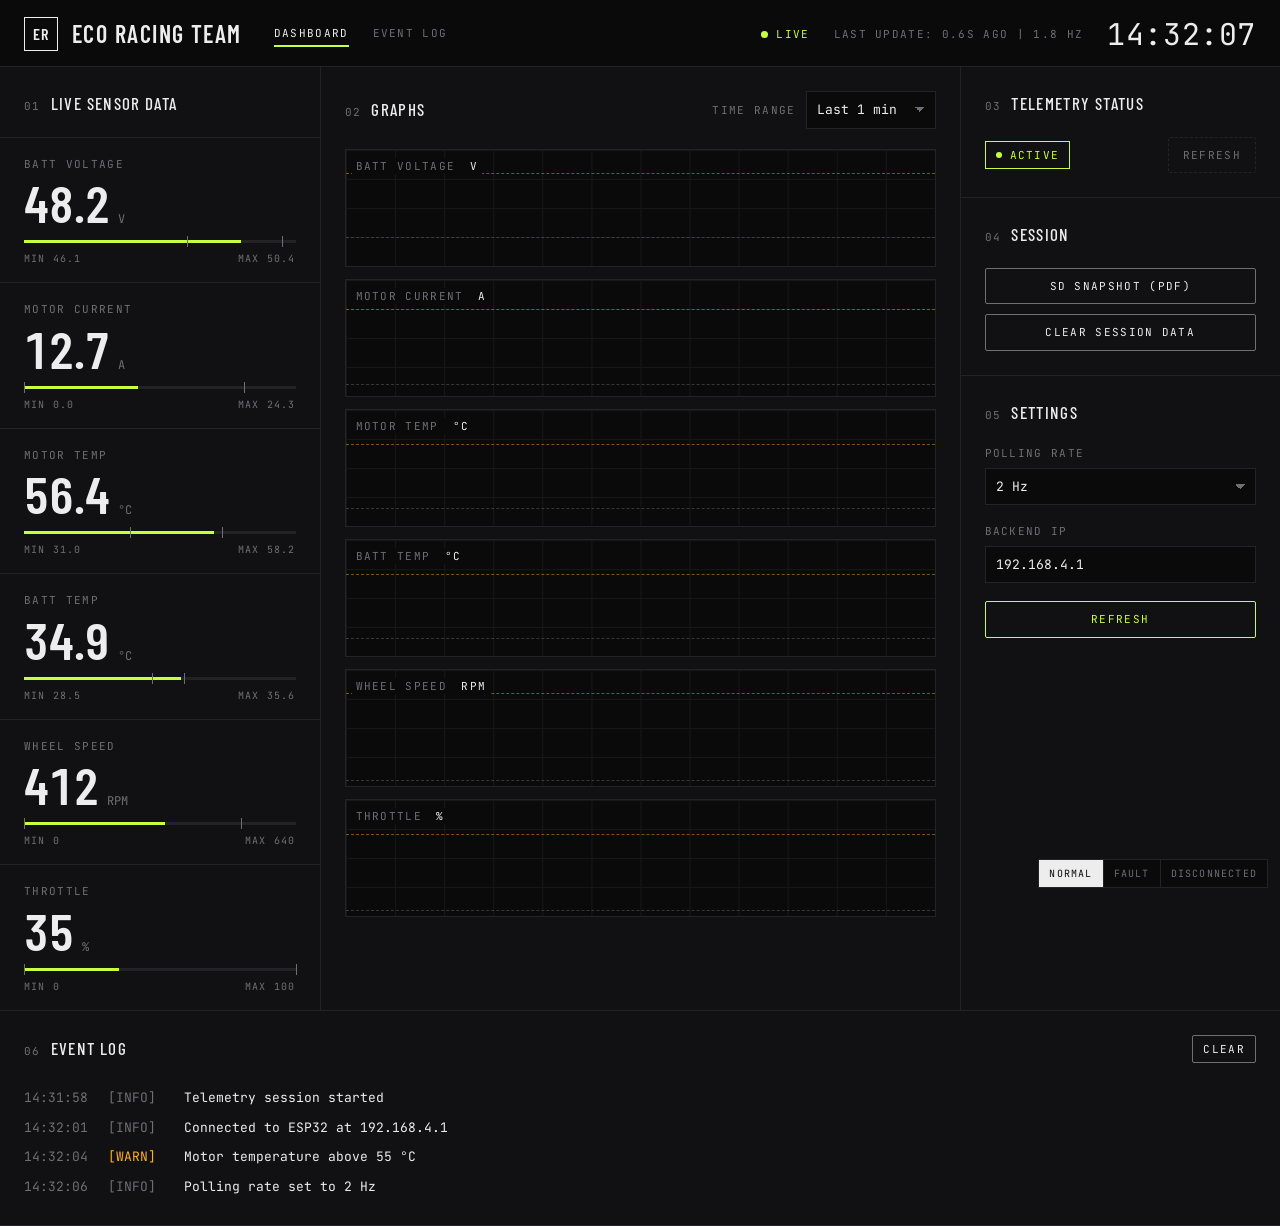
==== web/index.html @ 9347c4fd "Add telemetry dashboard frontend (structure + pit-screen design) - Two pages: main dashboard (index." ====
<!DOCTYPE html>
<html lang="en">
<head>
  <meta charset="UTF-8">
  <meta name="viewport" content="width=device-width, initial-scale=1.0">
  <title>Eco Racing Telemetry</title>
  <link rel="stylesheet" href="css/style.css">
</head>
<!--
  State class on <body> drives global visual states:
  "state-ok" (default), "state-fault", "state-disconnected".
-->
<body class="state-ok">

  <!-- ===== HEADER ===== -->
  <header class="topbar">
    <div class="brand">
      <div class="brand-logo" aria-hidden="true">ER</div>
      <span class="brand-name">Eco Racing Team</span>
    </div>

    <nav class="nav">
      <a href="index.html" class="nav-link active">Dashboard</a>
      <a href="log.html" class="nav-link">Event Log</a>
    </nav>

    <div class="status-line">
      <span class="live"><i class="live-dot"></i>LIVE</span>
      <span class="meta">Last update: <span id="last-update">0.6s</span> ago | <span id="update-rate">1.8 Hz</span></span>
      <span class="clock" id="clock">14:32:07</span>
    </div>
  </header>

  <!-- Shown only in body.state-disconnected -->
  <div class="conn-banner" role="status">Connection lost</div>

  <!-- ===== MAIN GRID: sensors | graphs | side panel, then log ===== -->
  <main class="dashboard">

    <!-- Left column: live sensor cards -->
    <section class="panel area-sensors">
      <h2 class="panel-title">Live Sensor Data</h2>

      <!-- Each card carries its own numbers as CSS variables:
           --fill = current value, --lo / --hi = min / max tick positions,
           all as a percentage of the sensor's range. -->
      <div class="sensor-grid">
        <div class="sensor-card" data-sensor="battery_voltage" style="--fill: 80%; --lo: 60%; --hi: 95%">
          <div class="card-head"><span class="label">Batt Voltage</span><span class="stale-tag">Stale</span></div>
          <div class="value"><span class="num">48.2</span><span class="unit">V</span></div>
          <div class="gauge"><div class="gauge-fill"></div><i class="tick tick-lo"></i><i class="tick tick-hi"></i></div>
          <div class="range"><span>MIN 46.1</span><span>MAX 50.4</span></div>
        </div>

        <div class="sensor-card" data-sensor="motor_current" style="--fill: 42%; --lo: 0%; --hi: 81%">
          <div class="card-head"><span class="label">Motor Current</span><span class="stale-tag">Stale</span></div>
          <div class="value"><span class="num">12.7</span><span class="unit">A</span></div>
          <div class="gauge"><div class="gauge-fill"></div><i class="tick tick-lo"></i><i class="tick tick-hi"></i></div>
          <div class="range"><span>MIN 0.0</span><span>MAX 24.3</span></div>
        </div>

        <!-- Example: this is the card that turns red in the fault preview -->
        <div class="sensor-card" data-sensor="motor_temp" style="--fill: 70%; --lo: 39%; --hi: 73%">
          <div class="card-head"><span class="label">Motor Temp</span><span class="stale-tag">Stale</span></div>
          <div class="value"><span class="num">56.4</span><span class="unit">°C</span></div>
          <div class="gauge"><div class="gauge-fill"></div><i class="tick tick-lo"></i><i class="tick tick-hi"></i></div>
          <div class="range"><span>MIN 31.0</span><span>MAX 58.2</span></div>
        </div>

        <div class="sensor-card" data-sensor="battery_temp" style="--fill: 58%; --lo: 47%; --hi: 59%">
          <div class="card-head"><span class="label">Batt Temp</span><span class="stale-tag">Stale</span></div>
          <div class="value"><span class="num">34.9</span><span class="unit">°C</span></div>
          <div class="gauge"><div class="gauge-fill"></div><i class="tick tick-lo"></i><i class="tick tick-hi"></i></div>
          <div class="range"><span>MIN 28.5</span><span>MAX 35.6</span></div>
        </div>

        <div class="sensor-card" data-sensor="wheel_speed" style="--fill: 52%; --lo: 0%; --hi: 80%">
          <div class="card-head"><span class="label">Wheel Speed</span><span class="stale-tag">Stale</span></div>
          <div class="value"><span class="num">412</span><span class="unit">RPM</span></div>
          <div class="gauge"><div class="gauge-fill"></div><i class="tick tick-lo"></i><i class="tick tick-hi"></i></div>
          <div class="range"><span>MIN 0</span><span>MAX 640</span></div>
        </div>

        <div class="sensor-card" data-sensor="throttle" style="--fill: 35%; --lo: 0%; --hi: 100%">
          <div class="card-head"><span class="label">Throttle</span><span class="stale-tag">Stale</span></div>
          <div class="value"><span class="num">35</span><span class="unit">%</span></div>
          <div class="gauge"><div class="gauge-fill"></div><i class="tick tick-lo"></i><i class="tick tick-hi"></i></div>
          <div class="range"><span>MIN 0</span><span>MAX 100</span></div>
        </div>
      </div>
    </section>

    <!-- Middle column: time range + graph placeholders.
         --t1 / --t2 = vertical position of the dashed threshold lines. -->
    <section class="panel area-graphs">
      <div class="panel-head">
        <h2 class="panel-title">Graphs</h2>
        <label class="field-inline">
          Time Range
          <select id="time-range">
            <option value="30">Last 30 s</option>
            <option value="60" selected>Last 1 min</option>
            <option value="300">Last 5 min</option>
            <option value="900">Last 15 min</option>
          </select>
        </label>
      </div>

      <div class="graph-list">
        <div class="graph-box" data-graph="battery_voltage" style="--t1: 20%; --t2: 75%"><span class="graph-label">Batt Voltage <b>V</b></span><i class="threshold t-hi"></i><i class="threshold t-lo"></i></div>
        <div class="graph-box" data-graph="motor_current" style="--t1: 25%; --t2: 90%"><span class="graph-label">Motor Current <b>A</b></span><i class="threshold t-hi"></i><i class="threshold t-lo"></i></div>
        <div class="graph-box" data-graph="motor_temp" style="--t1: 30%; --t2: 85%"><span class="graph-label">Motor Temp <b>°C</b></span><i class="threshold t-hi"></i><i class="threshold t-lo"></i></div>
        <div class="graph-box" data-graph="battery_temp" style="--t1: 30%; --t2: 85%"><span class="graph-label">Batt Temp <b>°C</b></span><i class="threshold t-hi"></i><i class="threshold t-lo"></i></div>
        <div class="graph-box" data-graph="wheel_speed" style="--t1: 20%; --t2: 95%"><span class="graph-label">Wheel Speed <b>RPM</b></span><i class="threshold t-hi"></i><i class="threshold t-lo"></i></div>
        <div class="graph-box" data-graph="throttle" style="--t1: 30%; --t2: 95%"><span class="graph-label">Throttle <b>%</b></span><i class="threshold t-hi"></i><i class="threshold t-lo"></i></div>
      </div>
    </section>

    <!-- Right column: status, session, settings -->
    <aside class="area-side">
      <section class="panel">
        <h2 class="panel-title">Telemetry Status</h2>
        <div class="status-row">
          <span class="badge badge-active" id="telemetry-badge">Active</span>
          <button class="btn" id="status-refresh" disabled>Refresh</button>
        </div>
      </section>

      <section class="panel">
        <h2 class="panel-title">Session</h2>
        <div class="btn-stack">
          <button class="btn" id="btn-snapshot">SD Snapshot (PDF)</button>
          <button class="btn" id="btn-clear-session">Clear Session Data</button>
        </div>
      </section>

      <section class="panel">
        <h2 class="panel-title">Settings</h2>
        <label class="field">
          Polling Rate
          <select id="polling-rate">
            <option value="0.5">0.5 Hz</option>
            <option value="1">1 Hz</option>
            <option value="2" selected>2 Hz</option>
          </select>
        </label>
        <label class="field">
          Backend IP
          <input type="text" id="backend-ip" value="192.168.4.1" spellcheck="false">
        </label>
        <button class="btn btn-primary" id="settings-refresh">Refresh</button>
      </section>
    </aside>

    <!-- Bottom row: event log, spans all columns -->
    <section class="panel area-log">
      <div class="panel-head">
        <h2 class="panel-title">Event Log</h2>
        <button class="btn btn-small" id="log-clear">Clear</button>
      </div>
      <ul class="log-list" id="event-log">
        <li class="log-line log-info"><time>14:31:58</time><span class="lvl">[INFO]</span><span class="msg">Telemetry session started</span></li>
        <li class="log-line log-info"><time>14:32:01</time><span class="lvl">[INFO]</span><span class="msg">Connected to ESP32 at 192.168.4.1</span></li>
        <li class="log-line log-warn"><time>14:32:04</time><span class="lvl">[WARN]</span><span class="msg">Motor temperature above 55 °C</span></li>
        <li class="log-line log-info"><time>14:32:06</time><span class="lvl">[INFO]</span><span class="msg">Polling rate set to 2 Hz</span></li>
      </ul>
    </section>

  </main>

  <script src="js/api.js"></script>
  <script src="js/dashboard.js"></script>
  <!-- TEMPORARY: state preview buttons. Delete this line to remove. -->
  <script src="js/dev-toggle.js"></script>
</body>
</html>
---- web/css/style.css ----
/* =========================================================
   Eco Racing Telemetry: "pit screen" stylesheet
   ========================================================= */

/* ---------- Fonts (local files, Latin subset) ----------
   font-display: swap shows fallback text immediately, then swaps
   in the real font once loaded, so the screen is never blank. */
@font-face {
  font-family: "Barlow Condensed";
  src: url("../fonts/barlow-condensed-500.woff2") format("woff2");
  font-weight: 500;
  font-style: normal;
  font-display: swap;
}
@font-face {
  font-family: "Barlow Condensed";
  src: url("../fonts/barlow-condensed-600.woff2") format("woff2");
  font-weight: 600;
  font-style: normal;
  font-display: swap;
}
@font-face {
  font-family: "JetBrains Mono";
  src: url("../fonts/jetbrains-mono-400.woff2") format("woff2");
  font-weight: 400;
  font-style: normal;
  font-display: swap;
}

/* ---------- Design tokens ----------
   Red (--fault) is reserved for faults; nothing decorative uses it. */
:root {
  --bg:     #0A0A0B;
  --panel:  #111113;
  --line:   #232327;
  --text:   #EDEDED;
  --muted:  #6E6E75;
  --accent: #C6FF3D;
  --warn:   #FFB020;
  --fault:  #FF3B30;

  --grid:   #17171A;   /* plot grid lines: a hair above --panel */

  --font-display: "Barlow Condensed", "Arial Narrow", sans-serif;
  --font-mono:    "JetBrains Mono", Consolas, "Courier New", monospace;

  --pad: 24px;          /* inner panel padding: lets the numbers breathe */
}

/* ---------- Base ---------- */
* { box-sizing: border-box; border-radius: 0; }

html, body { margin: 0; }

body {
  background: var(--bg);
  color: var(--text);
  font-family: var(--font-mono);
  font-size: 13px;
  line-height: 1.5;
  counter-reset: panel;
}

h2 { margin: 0; font-weight: 500; }

button, select, input { font: inherit; color: inherit; }

/* Shared "label" look: tiny mono caps */
.label,
.range,
.meta,
.nav-link,
.field,
.field-inline,
.graph-label,
.badge,
.btn,
.stale-tag {
  font-family: var(--font-mono);
  font-size: 11px;
  letter-spacing: 0.12em;
  text-transform: uppercase;
}

/* ---------- Header ---------- */
.topbar {
  display: flex;
  align-items: center;
  justify-content: space-between;
  flex-wrap: wrap;
  gap: 16px 32px;
  padding: 14px var(--pad);
  border-top: 2px solid transparent;   /* turns red in state-fault */
  border-bottom: 1px solid var(--line);
}

.brand { display: flex; align-items: center; gap: 14px; }

.brand-logo {
  width: 34px; height: 34px;
  display: grid; place-items: center;
  border: 1px solid var(--text);
  font-family: var(--font-display);
  font-weight: 600;
  font-size: 16px;
  letter-spacing: 0.04em;
}

.brand-name {
  font-family: var(--font-display);
  font-weight: 600;
  font-size: 24px;
  letter-spacing: 0.06em;
  text-transform: uppercase;
}

.nav { display: flex; gap: 24px; margin-right: auto; }

.nav-link {
  padding: 4px 0;
  color: var(--muted);
  text-decoration: none;
  border-bottom: 2px solid transparent;
}
.nav-link:hover  { color: var(--text); }
.nav-link.active { color: var(--text); border-bottom-color: var(--accent); }

.status-line { display: flex; align-items: center; gap: 24px; }

.live {
  display: flex; align-items: center; gap: 8px;
  font-size: 11px; letter-spacing: 0.12em;
  color: var(--accent);
}
.live-dot {
  width: 7px; height: 7px;
  border-radius: 50%;
  background: currentColor;
  animation: pulse 1.6s ease-in-out infinite;
}
@keyframes pulse {
  0%, 100% { opacity: 1; }
  50%      { opacity: 0.25; }
}

.meta { color: var(--muted); }

.clock {
  font-size: 30px;
  line-height: 1;
  letter-spacing: 0.02em;
  font-variant-numeric: tabular-nums;
}

/* Connection-lost bar: hidden unless state-disconnected */
.conn-banner {
  display: none;
  padding: 8px var(--pad);
  background: var(--warn);
  color: var(--bg);
  font-size: 12px;
  font-weight: 400;
  letter-spacing: 0.3em;
  text-transform: uppercase;
  text-align: center;
}

/* ---------- Main grid layout ----------
   Hairline trick: the grid's background is --line and the gap is 1px,
   so each panel (filled with --panel) is outlined by a 1px "readout" line. */
.dashboard {
  display: grid;
  grid-template-columns: minmax(280px, 1fr) minmax(0, 2fr) minmax(260px, 1fr);
  grid-template-areas:
    "sensors graphs side"
    "log     log    log";
  gap: 1px;
  background: var(--line);
  border-bottom: 1px solid var(--line);
}

.area-sensors { grid-area: sensors; }
.area-graphs  { grid-area: graphs; }
.area-log     { grid-area: log; }
.area-side {
  grid-area: side;
  display: flex;
  flex-direction: column;
  gap: 1px;                 /* same hairline trick, vertically */
  background: var(--line);
}
.area-side .panel { flex: 0 0 auto; }
.area-side .panel:last-child { flex: 1; }

/* ---------- Panels ---------- */
.panel {
  background: var(--panel);
  padding: var(--pad);
  counter-increment: panel;   /* numbers the titles 01, 02, 03 ... */
}

.panel-title {
  display: flex;
  align-items: baseline;
  gap: 10px;
  margin-bottom: 20px;
  font-family: var(--font-display);
  font-size: 17px;
  letter-spacing: 0.08em;
  text-transform: uppercase;
}
.panel-title::before {
  content: counter(panel, decimal-leading-zero);
  font-family: var(--font-mono);
  font-size: 11px;
  color: var(--muted);
}

.panel-head {
  display: flex;
  align-items: center;
  justify-content: space-between;
  gap: 16px;
  margin-bottom: 20px;
}
.panel-head .panel-title { margin-bottom: 0; }

.muted { color: var(--muted); margin: 0 0 16px; }

/* ---------- Sensor cards ----------
   Cards sit in their own hairline grid, edge to edge. */
.area-sensors { padding-left: 0; padding-right: 0; padding-bottom: 0; }
.area-sensors .panel-title { padding: 0 var(--pad); }

.sensor-grid {
  display: grid;
  grid-template-columns: 1fr;
  gap: 1px;
  background: var(--line);
  border-top: 1px solid var(--line);
}

.sensor-card {
  background: var(--panel);
  padding: 18px var(--pad) 16px;
}

.card-head { display: flex; justify-content: space-between; align-items: center; }
.label { color: var(--muted); }

.value {
  display: flex;
  align-items: baseline;
  gap: 8px;
  margin: 4px 0 12px;
}
.num {
  font-family: var(--font-display);
  font-weight: 600;
  font-size: 52px;
  line-height: 1;
  font-variant-numeric: tabular-nums;   /* fixed-width digits: no jitter */
}
.unit {
  font-size: 12px;
  color: var(--muted);
}

/* Gauge: 3px track, fill = --fill, ticks at --lo and --hi */
.gauge {
  position: relative;
  height: 3px;
  background: var(--line);
}
.gauge-fill {
  width: var(--fill, 0%);
  height: 100%;
  background: var(--accent);
  transition: width 0.3s linear;
}
.tick {
  position: absolute;
  top: -4px;
  width: 1px;
  height: 11px;
  background: var(--muted);
}
.tick-lo { left: var(--lo, 0%); }
.tick-hi { left: var(--hi, 100%); }

.range {
  display: flex;
  justify-content: space-between;
  margin-top: 8px;
  font-size: 10px;
  color: var(--muted);
  font-variant-numeric: tabular-nums;
}

.stale-tag {
  display: none;          /* shown in state-disconnected */
  padding: 1px 5px;
  border: 1px solid var(--warn);
  color: var(--warn);
  font-size: 9px;
}

/* ---------- Graph placeholders: instrument plots ----------
   Two 1px linear-gradients tile into a faint grid:
   one draws horizontal lines, the other vertical ones. */
.graph-list { display: flex; flex-direction: column; gap: 12px; }

.graph-box {
  position: relative;
  min-height: 118px;
  border: 1px solid var(--line);
  background-color: var(--bg);
  background-image:
    linear-gradient(var(--grid) 1px, transparent 1px),
    linear-gradient(90deg, var(--grid) 1px, transparent 1px);
  background-size: 100% 25%, 8.333% 100%;
}

.graph-label {
  position: absolute;
  top: 8px; left: 6px;
  z-index: 1;
  padding: 0 4px;
  background: var(--bg);   /* keeps the label readable over grid lines */
  color: var(--muted);
}
.graph-label b { font-weight: 400; color: var(--text); margin-left: 6px; }

/* Dashed threshold lines at --t1 (upper) and --t2 (lower) */
.threshold {
  position: absolute;
  left: 0; right: 0;
  border-top: 1px dashed var(--muted);
  opacity: 0.45;
}
.t-hi { top: var(--t1, 25%); border-top-color: var(--warn); }
.t-lo { top: var(--t2, 75%); }

/* ---------- Status badge: [ ● ACTIVE ] ---------- */
.status-row { display: flex; align-items: center; justify-content: space-between; gap: 16px; }

.badge {
  display: inline-flex;
  align-items: center;
  gap: 8px;
  padding: 5px 10px;
  border: 1px solid currentColor;
}
.badge::before {
  content: "";
  width: 6px; height: 6px;
  border-radius: 50%;
  background: currentColor;
}
.badge-active { color: var(--accent); }

/* ---------- Buttons: outlined, hover inverts ---------- */
.btn {
  padding: 9px 14px;
  background: transparent;
  border: 1px solid var(--muted);
  border-radius: 2px;
  cursor: pointer;
  text-align: center;
}
.btn:hover:not(:disabled),
.btn:focus-visible {
  background: var(--accent);
  border-color: var(--accent);
  color: var(--bg);
  outline: none;
}
.btn:disabled {
  color: var(--muted);
  border-color: var(--line);
  border-style: dashed;
  cursor: not-allowed;
}
.btn-primary { border-color: var(--accent); color: var(--accent); width: 100%; }
.btn-small   { padding: 5px 10px; }

.btn-stack { display: flex; flex-direction: column; gap: 10px; }

/* ---------- Form fields ---------- */
.field {
  display: flex;
  flex-direction: column;
  gap: 6px;
  margin-bottom: 18px;
  color: var(--muted);
}
.field-inline { display: flex; align-items: center; gap: 10px; color: var(--muted); }

select,
input[type="text"] {
  padding: 8px 10px;
  background: var(--bg);
  border: 1px solid var(--line);
  color: var(--text);
  font-family: var(--font-mono);
  font-size: 13px;
  letter-spacing: 0;
  text-transform: none;
}
/* Custom select arrow drawn with two gradient triangles (no image file) */
select {
  appearance: none;
  -webkit-appearance: none;
  padding-right: 30px;
  background-image:
    linear-gradient(45deg, transparent 50%, var(--muted) 50%),
    linear-gradient(135deg, var(--muted) 50%, transparent 50%);
  background-position: calc(100% - 15px) 50%, calc(100% - 10px) 50%;
  background-size: 5px 5px;
  background-repeat: no-repeat;
  cursor: pointer;
}
select:focus, input:focus { outline: none; border-color: var(--accent); }

/* ---------- Event log: terminal style ---------- */
.log-list { margin: 0; padding: 0; list-style: none; }

.log-line {
  display: grid;
  grid-template-columns: 9ch 8ch 1fr;   /* time | level | message */
  gap: 12px;
  padding: 5px 0;
  font-variant-numeric: tabular-nums;
}
.log-line time { color: var(--muted); }
.log-line .msg { color: var(--text); }
.lvl                 { color: var(--muted); }
.log-warn  .lvl      { color: var(--warn); }
.log-fault .lvl      { color: var(--fault); }

/* ---------- Log page ---------- */
.page-single { max-width: 1000px; margin: 0 auto; border-left: 1px solid var(--line); border-right: 1px solid var(--line); border-bottom: 1px solid var(--line); }

/* =========================================================
   STATE HOOKS (switched by the class on <body>)
   ========================================================= */

/* Fault: red hairline on header; only the faulty card goes red */
.state-fault .topbar { border-top-color: var(--fault); }
.state-fault .sensor-card.is-fault .num        { color: var(--fault); }
.state-fault .sensor-card.is-fault .gauge-fill { background: var(--fault); }
.state-fault .sensor-card.is-fault .label      { color: var(--fault); }

/* Disconnected: everything goes grey, amber banner + STALE tags */
.state-disconnected .conn-banner        { display: block; }
.state-disconnected .stale-tag          { display: inline-block; }
.state-disconnected .num                { color: var(--muted); }
.state-disconnected .gauge-fill         { background: var(--muted); }
.state-disconnected .live               { color: var(--warn); }
.state-disconnected .live-dot           { animation: none; }
.state-disconnected .badge-active       { color: var(--muted); }

/* ---------- Temporary dev toggle ---------- */
.dev-toggle {
  position: fixed;
  right: 12px; bottom: 12px;
  z-index: 100;
  display: flex;
  border: 1px solid var(--line);
  background: var(--bg);
}
.dev-toggle button {
  padding: 6px 10px;
  background: none;
  border: 0;
  border-left: 1px solid var(--line);
  color: var(--muted);
  font-size: 10px;
  letter-spacing: 0.12em;
  text-transform: uppercase;
  cursor: pointer;
}
.dev-toggle button:first-child { border-left: 0; }
.dev-toggle button:hover { color: var(--text); }
.dev-toggle button.on    { color: var(--bg); background: var(--text); }

/* Respect users who turn off animations */
@media (prefers-reduced-motion: reduce) {
  .live-dot { animation: none; }
  .gauge-fill { transition: none; }
}

/* =========================================================
   RESPONSIVE: phones (stack columns; 2-up sensor cards)
   ========================================================= */
@media (max-width: 768px) {
  :root { --pad: 16px; }

  .dashboard {
    grid-template-columns: minmax(0, 1fr);
    grid-template-areas:
      "sensors"
      "graphs"
      "side"
      "log";
  }

  .sensor-grid { grid-template-columns: repeat(2, minmax(0, 1fr)); }
  .sensor-card { padding: 14px var(--pad) 12px; }
  .num { font-size: 36px; }

  .topbar { gap: 12px 20px; }
  .brand-name { font-size: 20px; }
  .nav { margin-right: 0; gap: 16px; }
  .status-line { width: 100%; justify-content: space-between; gap: 12px; }
  .clock { font-size: 22px; }

  .panel-head { flex-wrap: wrap; }
  .log-line { grid-template-columns: 9ch 7ch 1fr; gap: 8px; font-size: 12px; }
}
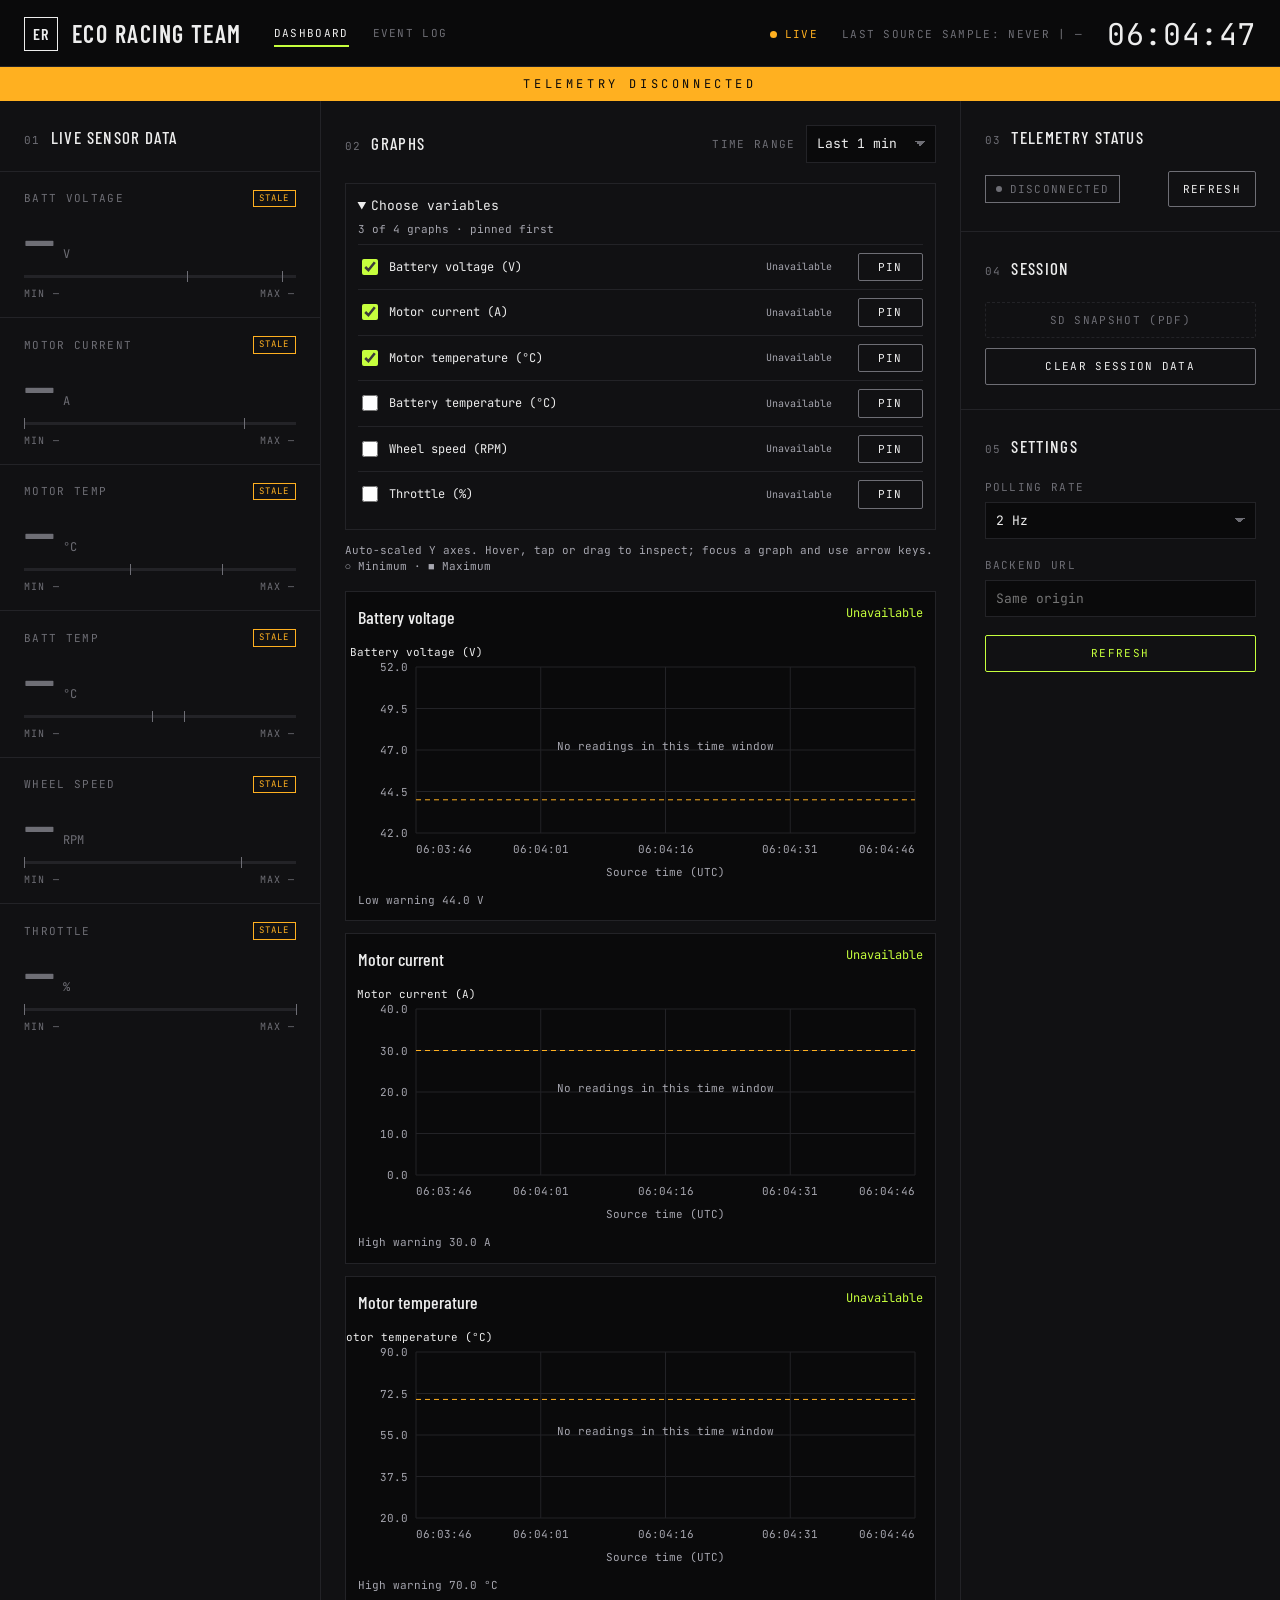
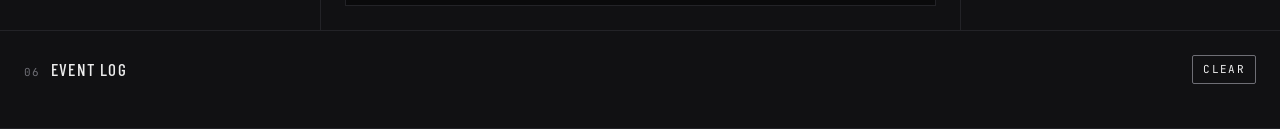
==== commit 9cbbeb90: "Improve live telemetry graphs and dashboard integration" ====
--- a/web/index.html
+++ b/web/index.html
@@ -10,7 +10,7 @@
   State class on <body> drives global visual states:
   "state-ok" (default), "state-fault", "state-disconnected".
 -->
-<body class="state-ok">
+<body class="state-disconnected">
 
   <!-- ===== HEADER ===== -->
   <header class="topbar">
@@ -26,7 +26,7 @@
 
     <div class="status-line">
       <span class="live"><i class="live-dot"></i>LIVE</span>
-      <span class="meta">Last update: <span id="last-update">0.6s</span> ago | <span id="update-rate">1.8 Hz</span></span>
+      <span class="meta">Last source sample: <span id="last-update">never</span> | <span id="update-rate">—</span></span>
       <span class="clock" id="clock">14:32:07</span>
     </div>
   </header>
@@ -45,52 +45,52 @@
            --fill = current value, --lo / --hi = min / max tick positions,
            all as a percentage of the sensor's range. -->
       <div class="sensor-grid">
-        <div class="sensor-card" data-sensor="battery_voltage" style="--fill: 80%; --lo: 60%; --hi: 95%">
+        <div class="sensor-card" data-sensor="battery_voltage" style="--fill: 0%; --lo: 60%; --hi: 95%">
           <div class="card-head"><span class="label">Batt Voltage</span><span class="stale-tag">Stale</span></div>
-          <div class="value"><span class="num">48.2</span><span class="unit">V</span></div>
+          <div class="value"><span class="num">—</span><span class="unit">V</span></div>
           <div class="gauge"><div class="gauge-fill"></div><i class="tick tick-lo"></i><i class="tick tick-hi"></i></div>
-          <div class="range"><span>MIN 46.1</span><span>MAX 50.4</span></div>
+          <div class="range"><span>MIN —</span><span>MAX —</span></div>
         </div>
 
-        <div class="sensor-card" data-sensor="motor_current" style="--fill: 42%; --lo: 0%; --hi: 81%">
+        <div class="sensor-card" data-sensor="motor_current" style="--fill: 0%; --lo: 0%; --hi: 81%">
           <div class="card-head"><span class="label">Motor Current</span><span class="stale-tag">Stale</span></div>
-          <div class="value"><span class="num">12.7</span><span class="unit">A</span></div>
+          <div class="value"><span class="num">—</span><span class="unit">A</span></div>
           <div class="gauge"><div class="gauge-fill"></div><i class="tick tick-lo"></i><i class="tick tick-hi"></i></div>
-          <div class="range"><span>MIN 0.0</span><span>MAX 24.3</span></div>
+          <div class="range"><span>MIN —</span><span>MAX —</span></div>
         </div>
 
         <!-- Example: this is the card that turns red in the fault preview -->
-        <div class="sensor-card" data-sensor="motor_temp" style="--fill: 70%; --lo: 39%; --hi: 73%">
+        <div class="sensor-card" data-sensor="motor_temp" style="--fill: 0%; --lo: 39%; --hi: 73%">
           <div class="card-head"><span class="label">Motor Temp</span><span class="stale-tag">Stale</span></div>
-          <div class="value"><span class="num">56.4</span><span class="unit">°C</span></div>
+          <div class="value"><span class="num">—</span><span class="unit">°C</span></div>
           <div class="gauge"><div class="gauge-fill"></div><i class="tick tick-lo"></i><i class="tick tick-hi"></i></div>
-          <div class="range"><span>MIN 31.0</span><span>MAX 58.2</span></div>
+          <div class="range"><span>MIN —</span><span>MAX —</span></div>
         </div>
 
-        <div class="sensor-card" data-sensor="battery_temp" style="--fill: 58%; --lo: 47%; --hi: 59%">
+        <div class="sensor-card" data-sensor="battery_temp" style="--fill: 0%; --lo: 47%; --hi: 59%">
           <div class="card-head"><span class="label">Batt Temp</span><span class="stale-tag">Stale</span></div>
-          <div class="value"><span class="num">34.9</span><span class="unit">°C</span></div>
+          <div class="value"><span class="num">—</span><span class="unit">°C</span></div>
           <div class="gauge"><div class="gauge-fill"></div><i class="tick tick-lo"></i><i class="tick tick-hi"></i></div>
-          <div class="range"><span>MIN 28.5</span><span>MAX 35.6</span></div>
+          <div class="range"><span>MIN —</span><span>MAX —</span></div>
         </div>
 
-        <div class="sensor-card" data-sensor="wheel_speed" style="--fill: 52%; --lo: 0%; --hi: 80%">
+        <div class="sensor-card" data-sensor="wheel_speed" style="--fill: 0%; --lo: 0%; --hi: 80%">
           <div class="card-head"><span class="label">Wheel Speed</span><span class="stale-tag">Stale</span></div>
-          <div class="value"><span class="num">412</span><span class="unit">RPM</span></div>
+          <div class="value"><span class="num">—</span><span class="unit">RPM</span></div>
           <div class="gauge"><div class="gauge-fill"></div><i class="tick tick-lo"></i><i class="tick tick-hi"></i></div>
-          <div class="range"><span>MIN 0</span><span>MAX 640</span></div>
+          <div class="range"><span>MIN —</span><span>MAX —</span></div>
         </div>
 
-        <div class="sensor-card" data-sensor="throttle" style="--fill: 35%; --lo: 0%; --hi: 100%">
+        <div class="sensor-card" data-sensor="throttle" style="--fill: 0%; --lo: 0%; --hi: 100%">
           <div class="card-head"><span class="label">Throttle</span><span class="stale-tag">Stale</span></div>
-          <div class="value"><span class="num">35</span><span class="unit">%</span></div>
+          <div class="value"><span class="num">—</span><span class="unit">%</span></div>
           <div class="gauge"><div class="gauge-fill"></div><i class="tick tick-lo"></i><i class="tick tick-hi"></i></div>
-          <div class="range"><span>MIN 0</span><span>MAX 100</span></div>
+          <div class="range"><span>MIN —</span><span>MAX —</span></div>
         </div>
       </div>
     </section>
 
-    <!-- Middle column: time range + graph placeholders.
+    <!-- Middle column: time range + telemetry graphs.
          --t1 / --t2 = vertical position of the dashed threshold lines. -->
     <section class="panel area-graphs">
       <div class="panel-head">
@@ -106,14 +106,14 @@
         </label>
       </div>
 
-      <div class="graph-list">
-        <div class="graph-box" data-graph="battery_voltage" style="--t1: 20%; --t2: 75%"><span class="graph-label">Batt Voltage <b>V</b></span><i class="threshold t-hi"></i><i class="threshold t-lo"></i></div>
-        <div class="graph-box" data-graph="motor_current" style="--t1: 25%; --t2: 90%"><span class="graph-label">Motor Current <b>A</b></span><i class="threshold t-hi"></i><i class="threshold t-lo"></i></div>
-        <div class="graph-box" data-graph="motor_temp" style="--t1: 30%; --t2: 85%"><span class="graph-label">Motor Temp <b>°C</b></span><i class="threshold t-hi"></i><i class="threshold t-lo"></i></div>
-        <div class="graph-box" data-graph="battery_temp" style="--t1: 30%; --t2: 85%"><span class="graph-label">Batt Temp <b>°C</b></span><i class="threshold t-hi"></i><i class="threshold t-lo"></i></div>
-        <div class="graph-box" data-graph="wheel_speed" style="--t1: 20%; --t2: 95%"><span class="graph-label">Wheel Speed <b>RPM</b></span><i class="threshold t-hi"></i><i class="threshold t-lo"></i></div>
-        <div class="graph-box" data-graph="throttle" style="--t1: 30%; --t2: 95%"><span class="graph-label">Throttle <b>%</b></span><i class="threshold t-hi"></i><i class="threshold t-lo"></i></div>
-      </div>
+      <details class="variable-picker" open>
+        <summary>Choose variables <span id="graph-count"></span></summary>
+        <div id="variable-list"></div>
+      </details>
+      <p class="graph-help">Auto-scaled Y axes. Hover, tap or drag to inspect; focus a graph and use arrow keys. ○ Minimum · ■ Maximum</p>
+      <p id="graphs-empty" hidden>Select a variable above to display its graph.</p>
+      <div class="graph-list"></div>
+      <noscript>JavaScript is required for live telemetry graphs.</noscript>
     </section>
 
     <!-- Right column: status, session, settings -->
@@ -122,14 +122,14 @@
         <h2 class="panel-title">Telemetry Status</h2>
         <div class="status-row">
           <span class="badge badge-active" id="telemetry-badge">Active</span>
-          <button class="btn" id="status-refresh" disabled>Refresh</button>
+          <button class="btn" id="status-refresh">Refresh</button>
         </div>
       </section>
 
       <section class="panel">
         <h2 class="panel-title">Session</h2>
         <div class="btn-stack">
-          <button class="btn" id="btn-snapshot">SD Snapshot (PDF)</button>
+          <button class="btn" id="btn-snapshot" disabled title="Snapshot generation is not implemented">SD Snapshot (PDF)</button>
           <button class="btn" id="btn-clear-session">Clear Session Data</button>
         </div>
       </section>
@@ -145,8 +145,8 @@
           </select>
         </label>
         <label class="field">
-          Backend IP
-          <input type="text" id="backend-ip" value="192.168.4.1" spellcheck="false">
+          Backend URL
+          <input type="text" id="backend-ip" value="" placeholder="Same origin" spellcheck="false">
         </label>
         <button class="btn btn-primary" id="settings-refresh">Refresh</button>
       </section>
@@ -158,19 +158,15 @@
         <h2 class="panel-title">Event Log</h2>
         <button class="btn btn-small" id="log-clear">Clear</button>
       </div>
-      <ul class="log-list" id="event-log">
-        <li class="log-line log-info"><time>14:31:58</time><span class="lvl">[INFO]</span><span class="msg">Telemetry session started</span></li>
-        <li class="log-line log-info"><time>14:32:01</time><span class="lvl">[INFO]</span><span class="msg">Connected to ESP32 at 192.168.4.1</span></li>
-        <li class="log-line log-warn"><time>14:32:04</time><span class="lvl">[WARN]</span><span class="msg">Motor temperature above 55 °C</span></li>
-        <li class="log-line log-info"><time>14:32:06</time><span class="lvl">[INFO]</span><span class="msg">Polling rate set to 2 Hz</span></li>
-      </ul>
+      <ul class="log-list" id="event-log"></ul>
     </section>
 
   </main>
 
   <script src="js/api.js"></script>
+  <script src="js/telemetry-model.js"></script>
+  <script src="js/graph-model.js"></script>
+  <script src="js/graph-view.js"></script>
   <script src="js/dashboard.js"></script>
-  <!-- TEMPORARY: state preview buttons. Delete this line to remove. -->
-  <script src="js/dev-toggle.js"></script>
 </body>
 </html>
--- a/web/css/style.css
+++ b/web/css/style.css
@@ -30,6 +30,8 @@
 /* ---------- Design tokens ----------
    Red (--fault) is reserved for faults; nothing decorative uses it. */
 :root {
+  --plot-text: #A6A6AF;
+  --plot-min: #89CFFF;
   --bg:     #0A0A0B;
   --panel:  #111113;
   --line:   #232327;
@@ -45,6 +47,48 @@
   --font-mono:    "JetBrains Mono", Consolas, "Courier New", monospace;
 
   --pad: 24px;          /* inner panel padding: lets the numbers breathe */
+}
+
+/* Graph inspection and variable selection */
+[hidden] { display: none !important; }
+.area-graphs, .panel, .area-side { min-width: 0; }
+.variable-picker { border: 1px solid var(--line); padding: 12px; margin-bottom: 12px; }
+.variable-picker summary { cursor: pointer; color: var(--text); }
+#graph-count { display: block; color: var(--plot-text); font-size: 11px; margin: 6px 0; }
+.variable-row { display: grid; grid-template-columns: minmax(0, 1fr) 84px 65px; gap: 8px; align-items: center; padding: 8px 0; border-top: 1px solid var(--line); }
+.variable-row label { display: flex; align-items: center; gap: 8px; min-width: 0; font-size: 12px; }
+.variable-row input { accent-color: var(--accent); width: 16px; height: 16px; flex: 0 0 auto; }
+.variable-row span { color: var(--plot-text); font-size: 10px; }
+.variable-row button[aria-pressed="true"] { color: var(--accent); border-color: var(--accent); }
+.graph-help { color: var(--plot-text); font-size: 11px; margin: 0 0 16px; }
+.graph-list .graph-box { min-height: 0; background-image: none; }
+.graph-heading { display: flex; justify-content: space-between; flex-wrap: wrap; gap: 8px; padding: 12px; }
+.graph-heading h3 { margin: 0; font-family: var(--font-display); font-size: 18px; font-weight: 500; }
+.graph-summary { color: var(--accent); font-size: 12px; }
+.graph-surface { position: relative; width: 100%; height: 245px; }
+.graph-surface canvas { position: absolute; inset: 0; width: 100%; height: 100%; }
+.graph-surface canvas:last-of-type { touch-action: pan-y; cursor: crosshair; }
+.graph-surface canvas:focus-visible { outline: 1px solid var(--accent); outline-offset: -2px; }
+.graph-tooltip { position: absolute; z-index: 3; pointer-events: none; white-space: pre-line; max-width: calc(100% - 8px); overflow-wrap: anywhere; background: var(--panel); border: 1px solid var(--plot-text); color: var(--text); padding: 8px; font-size: 11px; line-height: 1.6; }
+.graph-legend { display: flex; flex-wrap: wrap; gap: 6px 16px; padding: 4px 12px 12px; font-size: 11px; color: var(--plot-text); }
+.graph-legend .extreme-min { color: var(--plot-min); }
+.graph-legend .extreme-max { color: var(--warn); }
+.sensor-card .reading-state { display: inline-block; border: 0; color: var(--accent); }
+.sensor-card.sensor-stale .stale-tag { color: var(--warn); }
+.sensor-card.is-fault .stale-tag { color: var(--fault); }
+.sensor-card.is-fault .num, .sensor-card.is-fault .label { color: var(--fault); }
+@media (min-width: 769px) and (max-width: 1199px) {
+  .dashboard { grid-template-columns: 240px minmax(0, 1fr); grid-template-areas: "sensors graphs" "side side" "log log"; }
+  .area-side { display: grid; grid-template-columns: repeat(3, minmax(0, 1fr)); }
+}
+@media (max-width: 768px) {
+  .dashboard .area-graphs { padding: 16px 8px; }
+  .graph-surface { height: 230px; }
+  .status-line { flex-wrap: wrap; }
+  .meta { letter-spacing: 0; }
+  .log-line .msg { overflow-wrap: anywhere; min-width: 0; }
+  .variable-row { grid-template-columns: minmax(0, 1fr) 66px 60px; gap: 4px; }
+  .variable-row label { font-size: 11px; }
 }
 
 /* ---------- Base ---------- */
@@ -81,6 +125,8 @@
   letter-spacing: 0.12em;
   text-transform: uppercase;
 }
+.sensor-card.sensor-stale .stale-tag { display: inline-block; }
+.sensor-card.sensor-stale .num { color: var(--muted); }
 
 /* ---------- Header ---------- */
 .topbar {
@@ -305,7 +351,7 @@
   font-size: 9px;
 }
 
-/* ---------- Graph placeholders: instrument plots ----------
+/* ---------- Instrument plots ----------
    Two 1px linear-gradients tile into a faint grid:
    one draws horizontal lines, the other vertical ones. */
 .graph-list { display: flex; flex-direction: column; gap: 12px; }
@@ -319,6 +365,13 @@
     linear-gradient(var(--grid) 1px, transparent 1px),
     linear-gradient(90deg, var(--grid) 1px, transparent 1px);
   background-size: 100% 25%, 8.333% 100%;
+}
+.graph-canvas {
+  position: absolute;
+  inset: 0;
+  width: 100%;
+  height: 100%;
+  pointer-events: none;
 }
 
 .graph-label {
@@ -451,6 +504,13 @@
 .state-fault .sensor-card.is-fault .gauge-fill { background: var(--fault); }
 .state-fault .sensor-card.is-fault .label      { color: var(--fault); }
 
+/* Stale: the API is reachable but no new readings have arrived recently. */
+.state-stale .conn-banner  { display: block; }
+.state-stale .stale-tag    { display: inline-block; }
+.state-stale .live         { color: var(--warn); }
+.state-stale .live-dot     { animation: none; }
+.state-stale .badge-active { color: var(--warn); }
+
 /* Disconnected: everything goes grey, amber banner + STALE tags */
 .state-disconnected .conn-banner        { display: block; }
 .state-disconnected .stale-tag          { display: inline-block; }
@@ -460,30 +520,6 @@
 .state-disconnected .live-dot           { animation: none; }
 .state-disconnected .badge-active       { color: var(--muted); }
 
-/* ---------- Temporary dev toggle ---------- */
-.dev-toggle {
-  position: fixed;
-  right: 12px; bottom: 12px;
-  z-index: 100;
-  display: flex;
-  border: 1px solid var(--line);
-  background: var(--bg);
-}
-.dev-toggle button {
-  padding: 6px 10px;
-  background: none;
-  border: 0;
-  border-left: 1px solid var(--line);
-  color: var(--muted);
-  font-size: 10px;
-  letter-spacing: 0.12em;
-  text-transform: uppercase;
-  cursor: pointer;
-}
-.dev-toggle button:first-child { border-left: 0; }
-.dev-toggle button:hover { color: var(--text); }
-.dev-toggle button.on    { color: var(--bg); background: var(--text); }
-
 /* Respect users who turn off animations */
 @media (prefers-reduced-motion: reduce) {
   .live-dot { animation: none; }
